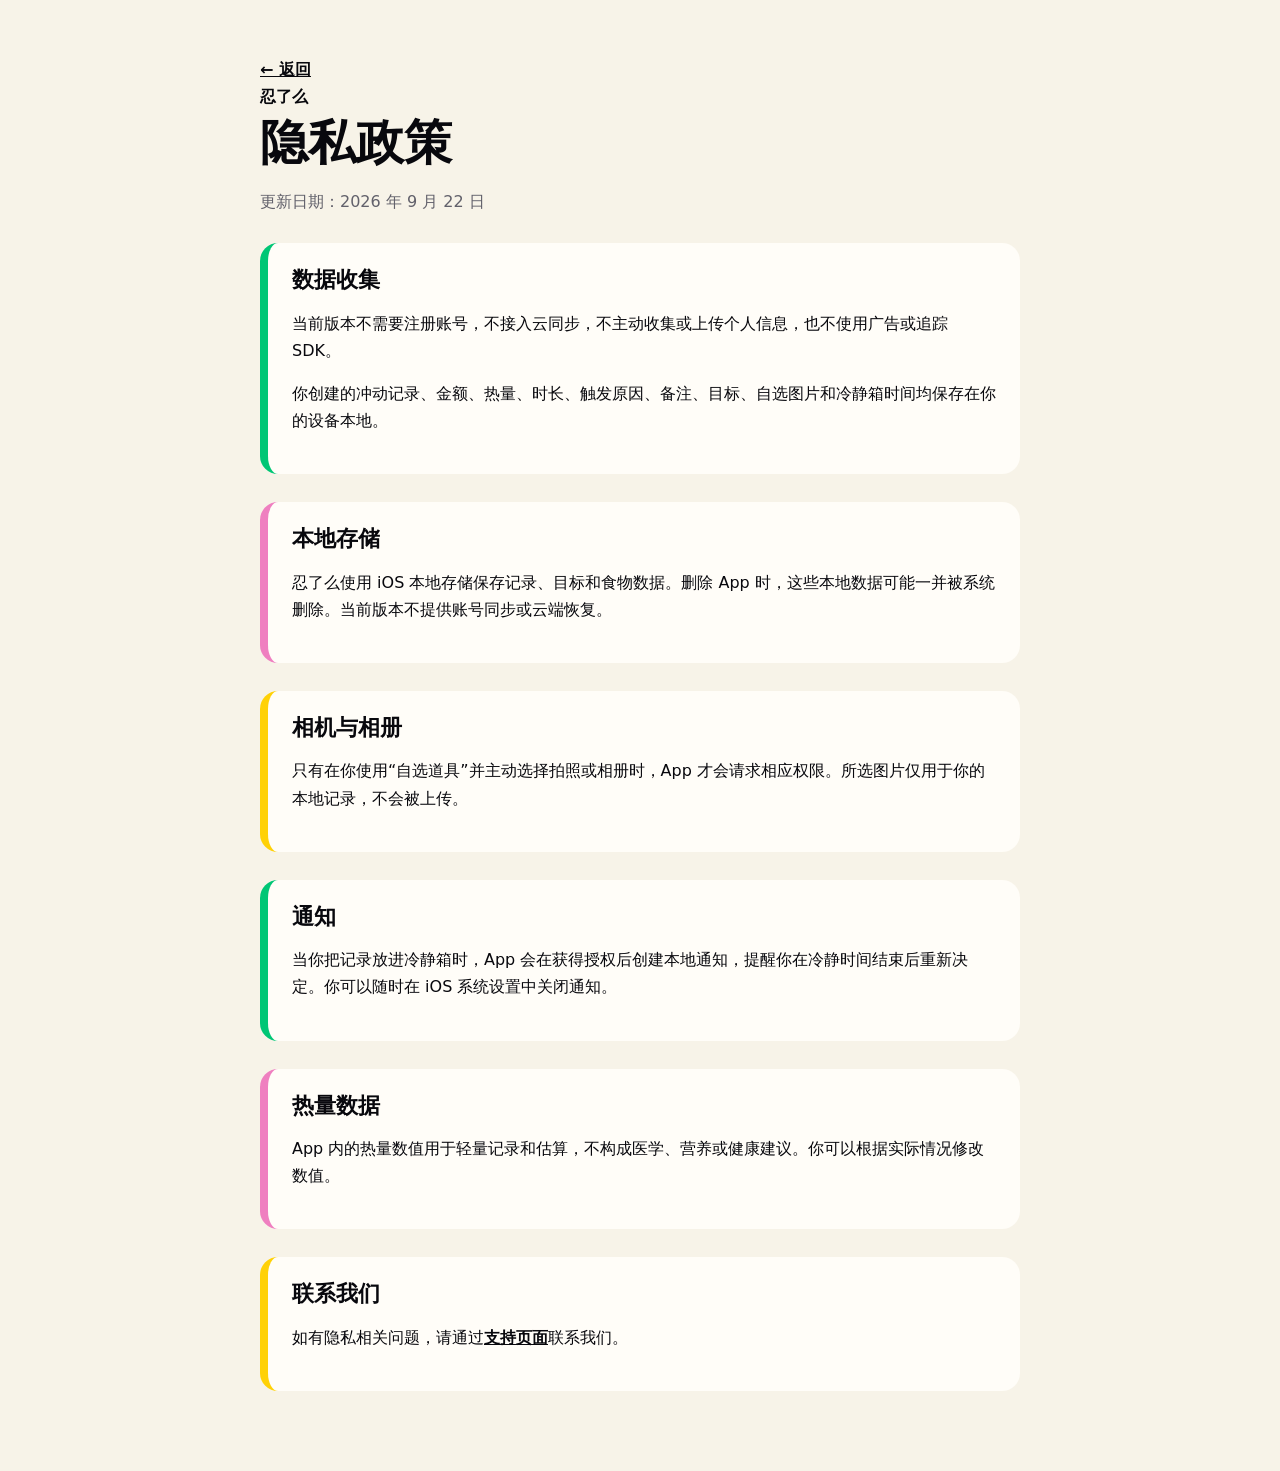
==== release-site/privacy.html @ 242646d3 "Prepare RenLeMe 1.0 release candidate" ====
<!doctype html>
<html lang="zh-CN">
<head>
  <meta charset="utf-8">
  <meta name="viewport" content="width=device-width, initial-scale=1">
  <meta name="description" content="忍了么 App 隐私政策">
  <title>隐私政策｜忍了么</title>
  <link rel="stylesheet" href="styles.css">
</head>
<body>
  <main class="document">
    <a class="back" href="index.html">← 返回</a>
    <p class="eyebrow">忍了么</p>
    <h1>隐私政策</h1>
    <p class="updated">更新日期：2026 年 9 月 22 日</p>

    <section>
      <h2>数据收集</h2>
      <p>当前版本不需要注册账号，不接入云同步，不主动收集或上传个人信息，也不使用广告或追踪 SDK。</p>
      <p>你创建的冲动记录、金额、热量、时长、触发原因、备注、目标、自选图片和冷静箱时间均保存在你的设备本地。</p>
    </section>

    <section>
      <h2>本地存储</h2>
      <p>忍了么使用 iOS 本地存储保存记录、目标和食物数据。删除 App 时，这些本地数据可能一并被系统删除。当前版本不提供账号同步或云端恢复。</p>
    </section>

    <section>
      <h2>相机与相册</h2>
      <p>只有在你使用“自选道具”并主动选择拍照或相册时，App 才会请求相应权限。所选图片仅用于你的本地记录，不会被上传。</p>
    </section>

    <section>
      <h2>通知</h2>
      <p>当你把记录放进冷静箱时，App 会在获得授权后创建本地通知，提醒你在冷静时间结束后重新决定。你可以随时在 iOS 系统设置中关闭通知。</p>
    </section>

    <section>
      <h2>热量数据</h2>
      <p>App 内的热量数值用于轻量记录和估算，不构成医学、营养或健康建议。你可以根据实际情况修改数值。</p>
    </section>

    <section>
      <h2>联系我们</h2>
      <p>如有隐私相关问题，请通过<a href="support.html">支持页面</a>联系我们。</p>
    </section>
  </main>
</body>
</html>
---- release-site/styles.css ----
:root {
  color-scheme: light;
  --cream: #f7f3e8;
  --paper: #fffdf8;
  --ink: #08080d;
  --muted: #62616b;
  --green: #00c675;
  --pink: #ef7fc0;
  --yellow: #ffd106;
  font-family: ui-rounded, "SF Pro Rounded", "PingFang SC", system-ui, sans-serif;
}

* { box-sizing: border-box; }

body {
  margin: 0;
  color: var(--ink);
  background: var(--cream);
  line-height: 1.7;
}

main {
  width: min(760px, calc(100% - 36px));
  margin: 0 auto;
  padding: 56px 0 80px;
}

.hero {
  display: flex;
  align-items: center;
  gap: 22px;
  padding: 30px;
  border-radius: 28px;
  background: var(--green);
  box-shadow: 0 10px 0 rgba(8, 8, 13, .14);
}

.mascot {
  display: grid;
  flex: 0 0 86px;
  width: 86px;
  height: 86px;
  place-items: center;
  border: 6px solid white;
  border-radius: 42% 53% 45% 51%;
  background: var(--yellow);
  font-size: 34px;
  font-weight: 900;
  transform: rotate(-4deg);
}

h1, h2 { line-height: 1.2; letter-spacing: 0; }
h1 { margin: 4px 0 0; font-size: clamp(32px, 7vw, 48px); }
h2 { margin: 0 0 12px; font-size: 22px; }
.eyebrow { margin: 0; font-weight: 900; }
.updated { color: var(--muted); }

section {
  margin-top: 28px;
  padding: 24px;
  border-radius: 18px;
  background: var(--paper);
}

.links { display: grid; gap: 12px; }
.links a, .primary {
  display: flex;
  justify-content: space-between;
  padding: 16px 18px;
  border-radius: 14px;
  color: white;
  background: var(--ink);
  font-weight: 800;
  text-decoration: none;
}

.document > section:nth-of-type(3n + 1) { border-left: 8px solid var(--green); }
.document > section:nth-of-type(3n + 2) { border-left: 8px solid var(--pink); }
.document > section:nth-of-type(3n) { border-left: 8px solid var(--yellow); }
.back, section a { color: var(--ink); font-weight: 800; }
.primary { display: inline-flex; margin-top: 10px; color: white; }

@media (max-width: 560px) {
  main { padding-top: 24px; }
  .hero { align-items: flex-start; padding: 22px; }
  .mascot { flex-basis: 64px; width: 64px; height: 64px; font-size: 24px; }
  section { padding: 20px; }
}
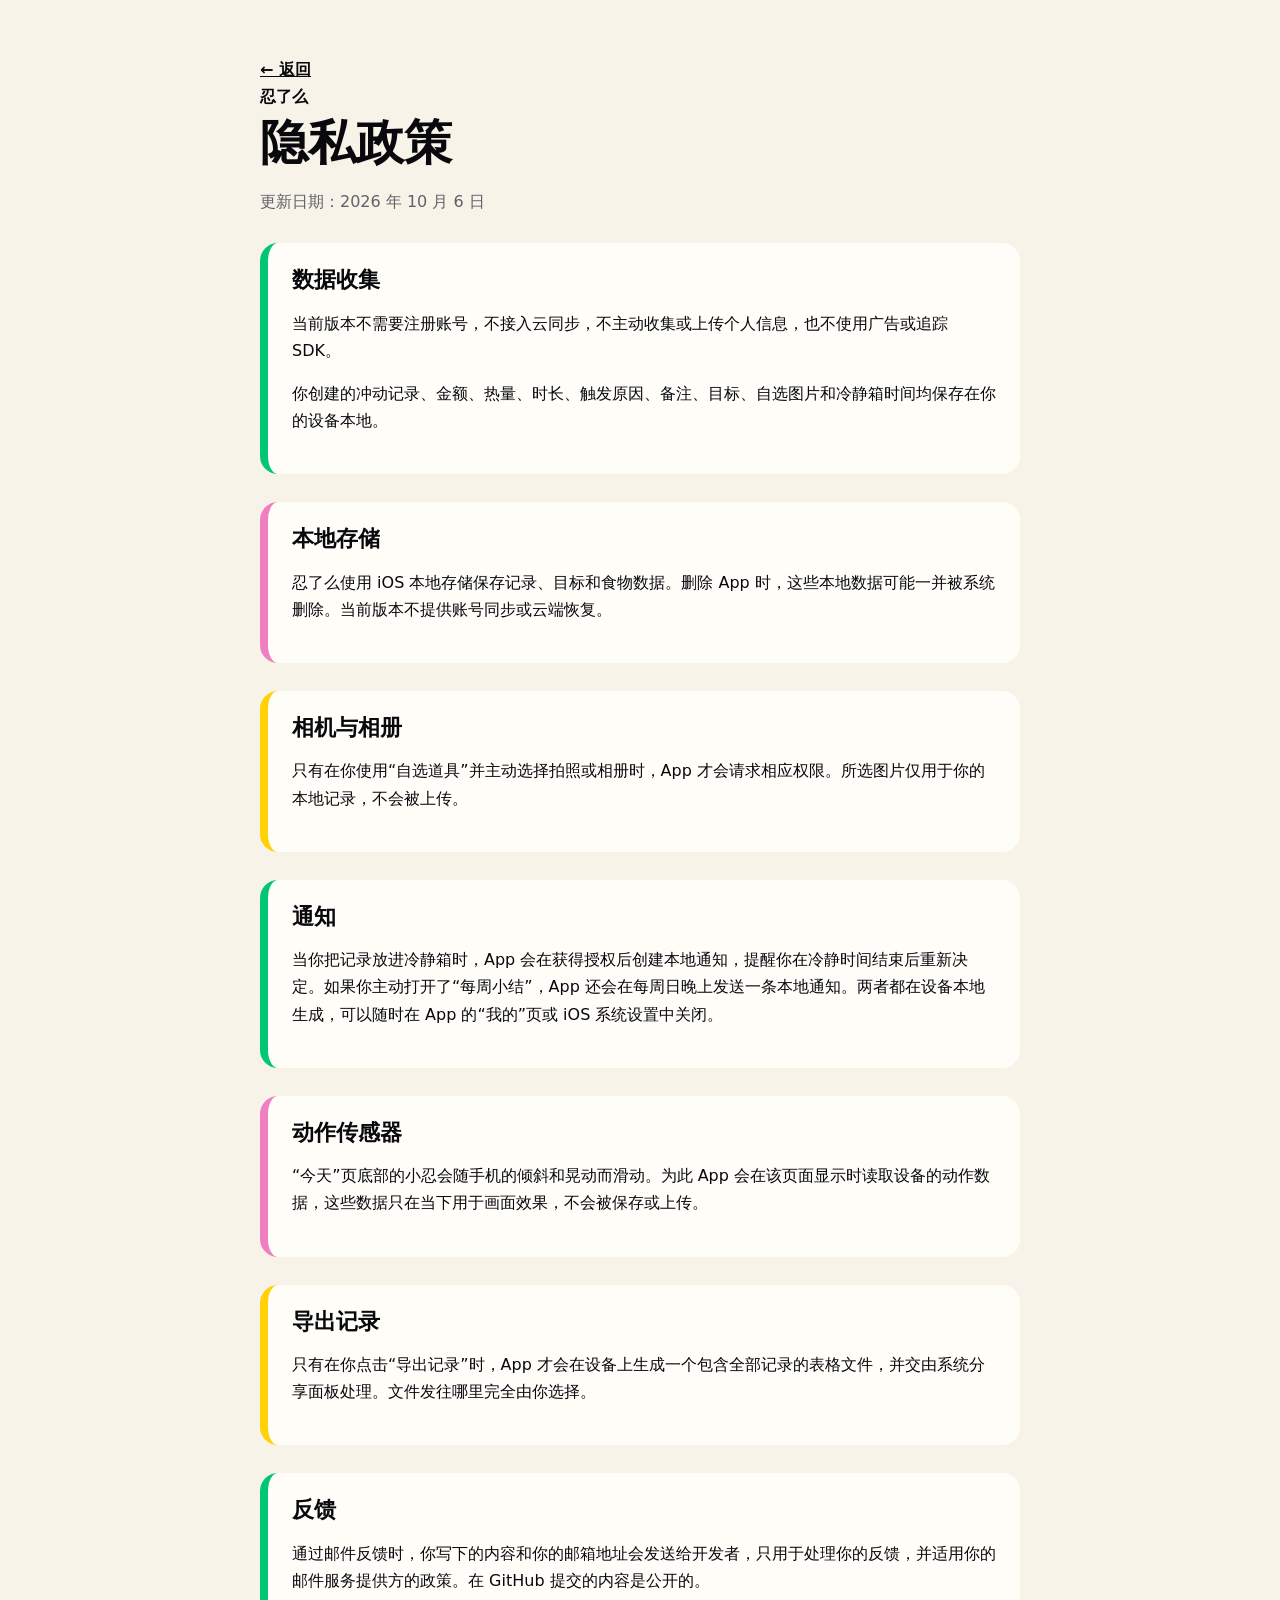
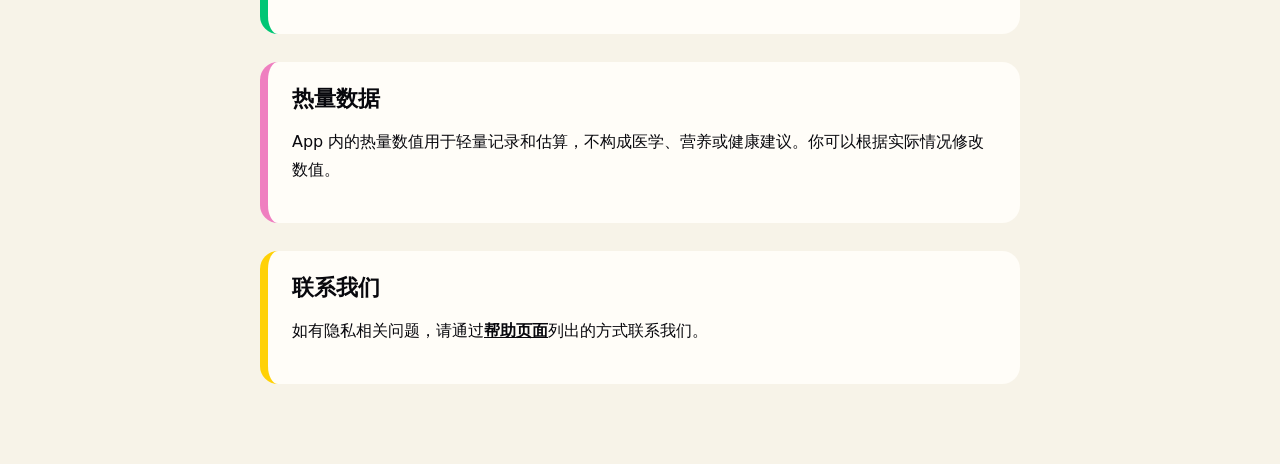
==== commit a135d579: "Rework the app around pausing, results and review Home ("今天"): pick 想买/想吃/想玩 to start a 15-second pa" ====
--- a/release-site/privacy.html
+++ b/release-site/privacy.html
@@ -12,7 +12,7 @@
     <a class="back" href="index.html">← 返回</a>
     <p class="eyebrow">忍了么</p>
     <h1>隐私政策</h1>
-    <p class="updated">更新日期：2026 年 9 月 22 日</p>
+    <p class="updated">更新日期：2026 年 10 月 6 日</p>
 
     <section>
       <h2>数据收集</h2>
@@ -32,7 +32,22 @@
 
     <section>
       <h2>通知</h2>
-      <p>当你把记录放进冷静箱时，App 会在获得授权后创建本地通知，提醒你在冷静时间结束后重新决定。你可以随时在 iOS 系统设置中关闭通知。</p>
+      <p>当你把记录放进冷静箱时，App 会在获得授权后创建本地通知，提醒你在冷静时间结束后重新决定。如果你主动打开了“每周小结”，App 还会在每周日晚上发送一条本地通知。两者都在设备本地生成，可以随时在 App 的“我的”页或 iOS 系统设置中关闭。</p>
+    </section>
+
+    <section>
+      <h2>动作传感器</h2>
+      <p>“今天”页底部的小忍会随手机的倾斜和晃动而滑动。为此 App 会在该页面显示时读取设备的动作数据，这些数据只在当下用于画面效果，不会被保存或上传。</p>
+    </section>
+
+    <section>
+      <h2>导出记录</h2>
+      <p>只有在你点击“导出记录”时，App 才会在设备上生成一个包含全部记录的表格文件，并交由系统分享面板处理。文件发往哪里完全由你选择。</p>
+    </section>
+
+    <section>
+      <h2>反馈</h2>
+      <p>通过邮件反馈时，你写下的内容和你的邮箱地址会发送给开发者，只用于处理你的反馈，并适用你的邮件服务提供方的政策。在 GitHub 提交的内容是公开的。</p>
     </section>
 
     <section>
@@ -42,7 +57,7 @@
 
     <section>
       <h2>联系我们</h2>
-      <p>如有隐私相关问题，请通过<a href="support.html">支持页面</a>联系我们。</p>
+      <p>如有隐私相关问题，请通过<a href="support.html#feedback">帮助页面</a>列出的方式联系我们。</p>
     </section>
   </main>
 </body>
--- a/release-site/styles.css
+++ b/release-site/styles.css
@@ -86,3 +86,24 @@
   .mascot { flex-basis: 64px; width: 64px; height: 64px; font-size: 24px; }
   section { padding: 20px; }
 }
+
+.feedback { display: grid; gap: 8px; margin-top: 14px; }
+.feedback label { margin-top: 8px; font-weight: 800; }
+.feedback input, .feedback select, .feedback textarea {
+  width: 100%;
+  padding: 13px 14px;
+  border: 2px solid rgba(8, 8, 13, .14);
+  border-radius: 14px;
+  color: var(--ink);
+  background: var(--cream);
+  font: inherit;
+}
+.feedback input:focus, .feedback select:focus, .feedback textarea:focus {
+  border-color: var(--ink);
+  outline: none;
+}
+.feedback textarea { resize: vertical; }
+.feedback button { justify-content: center; border: 0; font: inherit; font-weight: 800; cursor: pointer; }
+.feedback .trap { position: absolute; left: -9999px; }
+.note { margin: 14px 0 0; color: var(--muted); font-size: 14px; }
+section p + p { margin-top: 10px; }
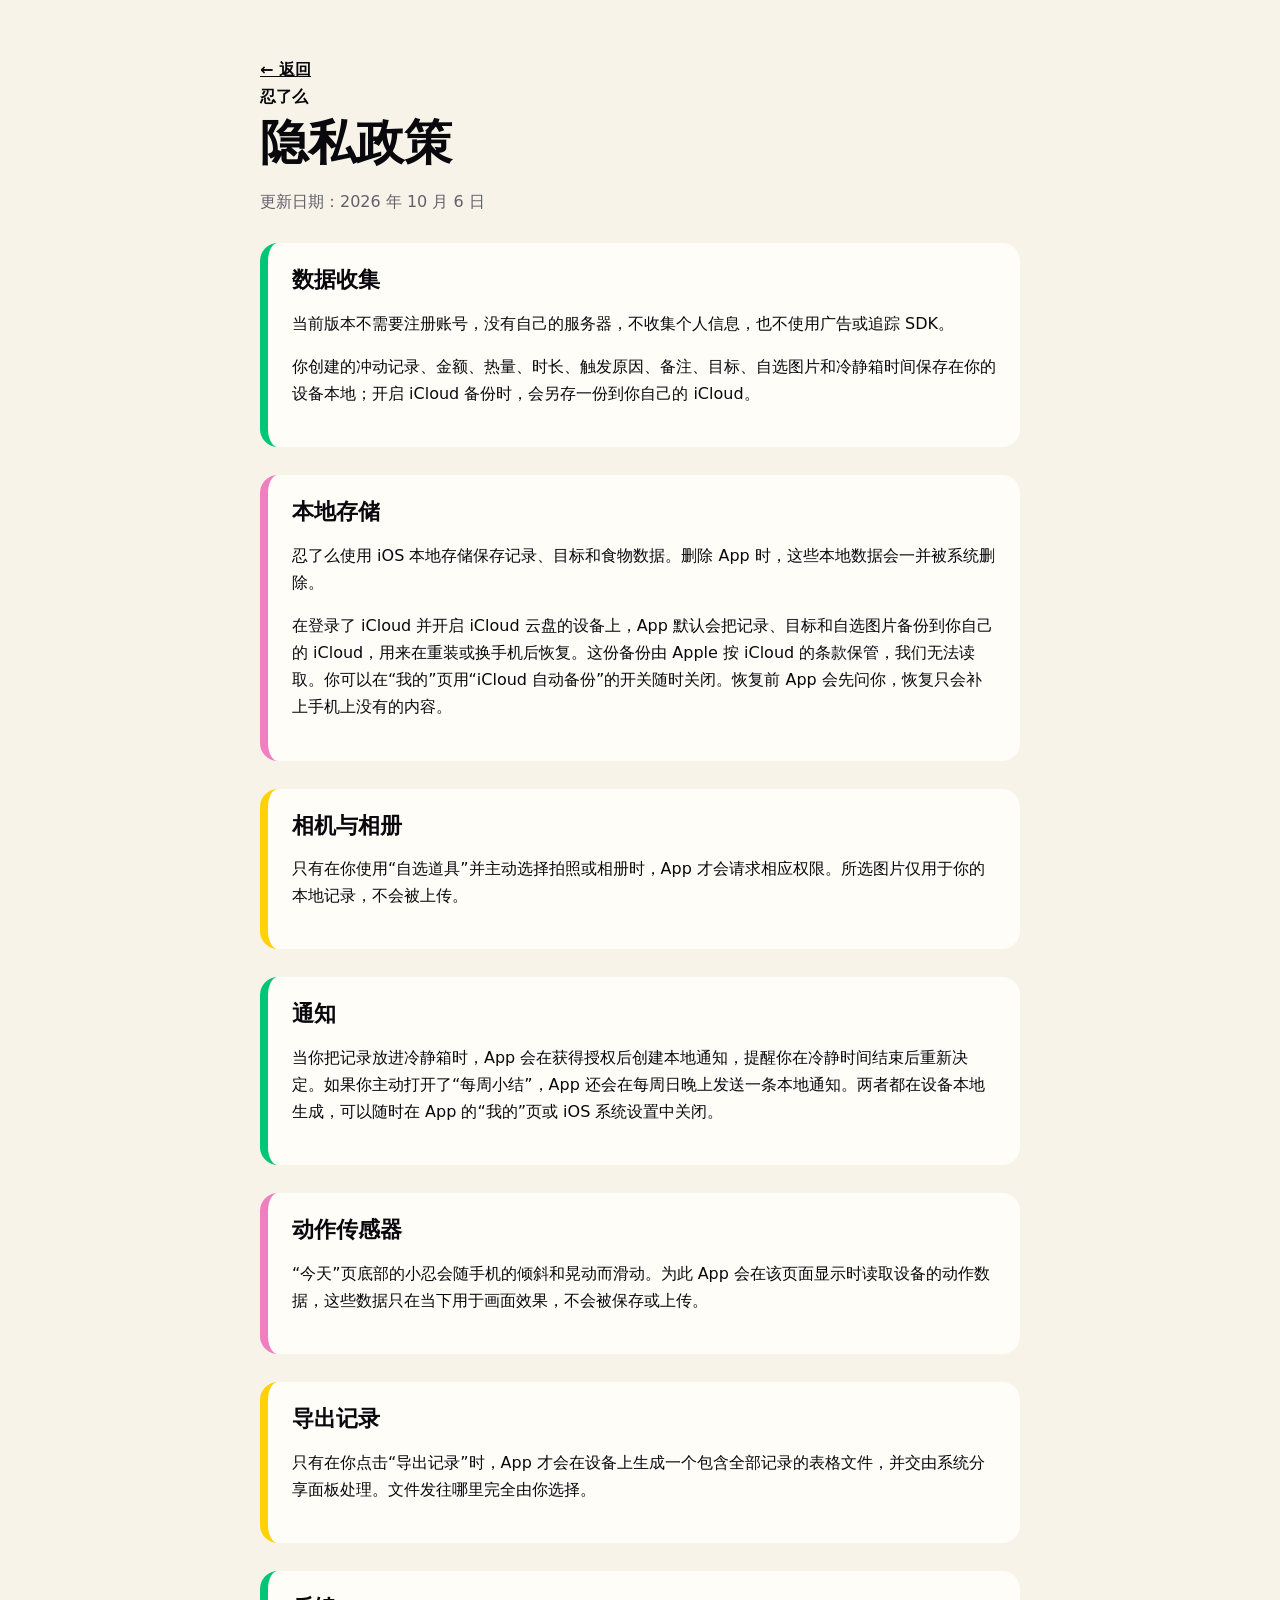
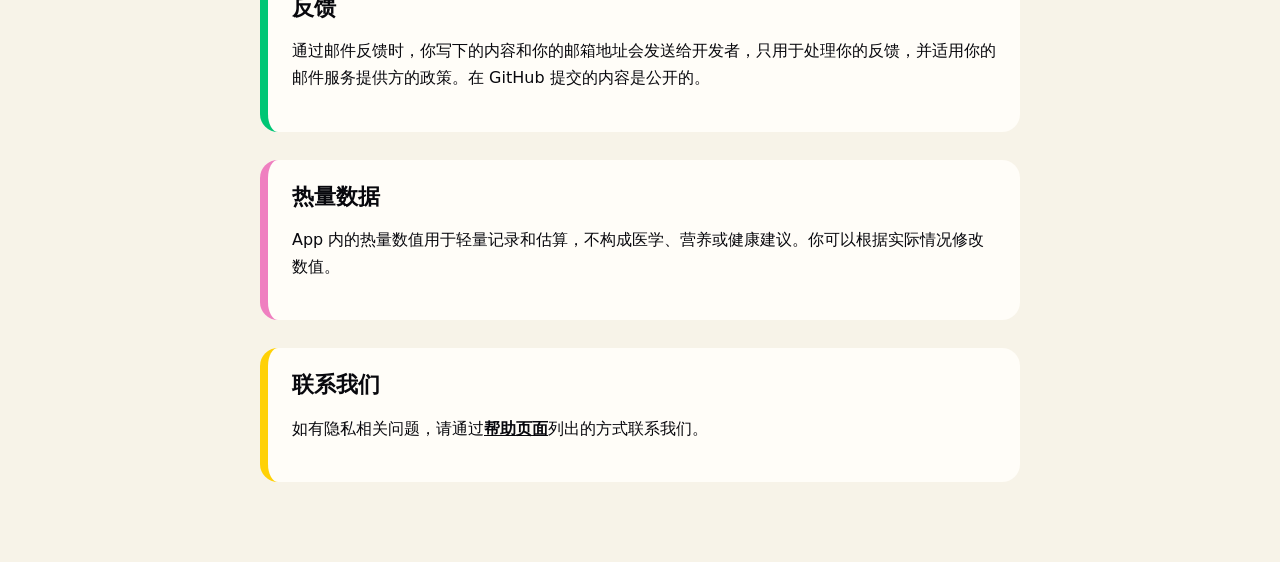
==== commit 187851e8: "Pin the database where it has always been; automatic backup to the user's iCloud Database location (" ====
--- a/release-site/privacy.html
+++ b/release-site/privacy.html
@@ -16,13 +16,14 @@
 
     <section>
       <h2>数据收集</h2>
-      <p>当前版本不需要注册账号，不接入云同步，不主动收集或上传个人信息，也不使用广告或追踪 SDK。</p>
-      <p>你创建的冲动记录、金额、热量、时长、触发原因、备注、目标、自选图片和冷静箱时间均保存在你的设备本地。</p>
+      <p>当前版本不需要注册账号，没有自己的服务器，不收集个人信息，也不使用广告或追踪 SDK。</p>
+      <p>你创建的冲动记录、金额、热量、时长、触发原因、备注、目标、自选图片和冷静箱时间保存在你的设备本地；开启 iCloud 备份时，会另存一份到你自己的 iCloud。</p>
     </section>
 
     <section>
       <h2>本地存储</h2>
-      <p>忍了么使用 iOS 本地存储保存记录、目标和食物数据。删除 App 时，这些本地数据可能一并被系统删除。当前版本不提供账号同步或云端恢复。</p>
+      <p>忍了么使用 iOS 本地存储保存记录、目标和食物数据。删除 App 时，这些本地数据会一并被系统删除。</p>
+      <p>在登录了 iCloud 并开启 iCloud 云盘的设备上，App 默认会把记录、目标和自选图片备份到你自己的 iCloud，用来在重装或换手机后恢复。这份备份由 Apple 按 iCloud 的条款保管，我们无法读取。你可以在“我的”页用“iCloud 自动备份”的开关随时关闭。恢复前 App 会先问你，恢复只会补上手机上没有的内容。</p>
     </section>
 
     <section>
